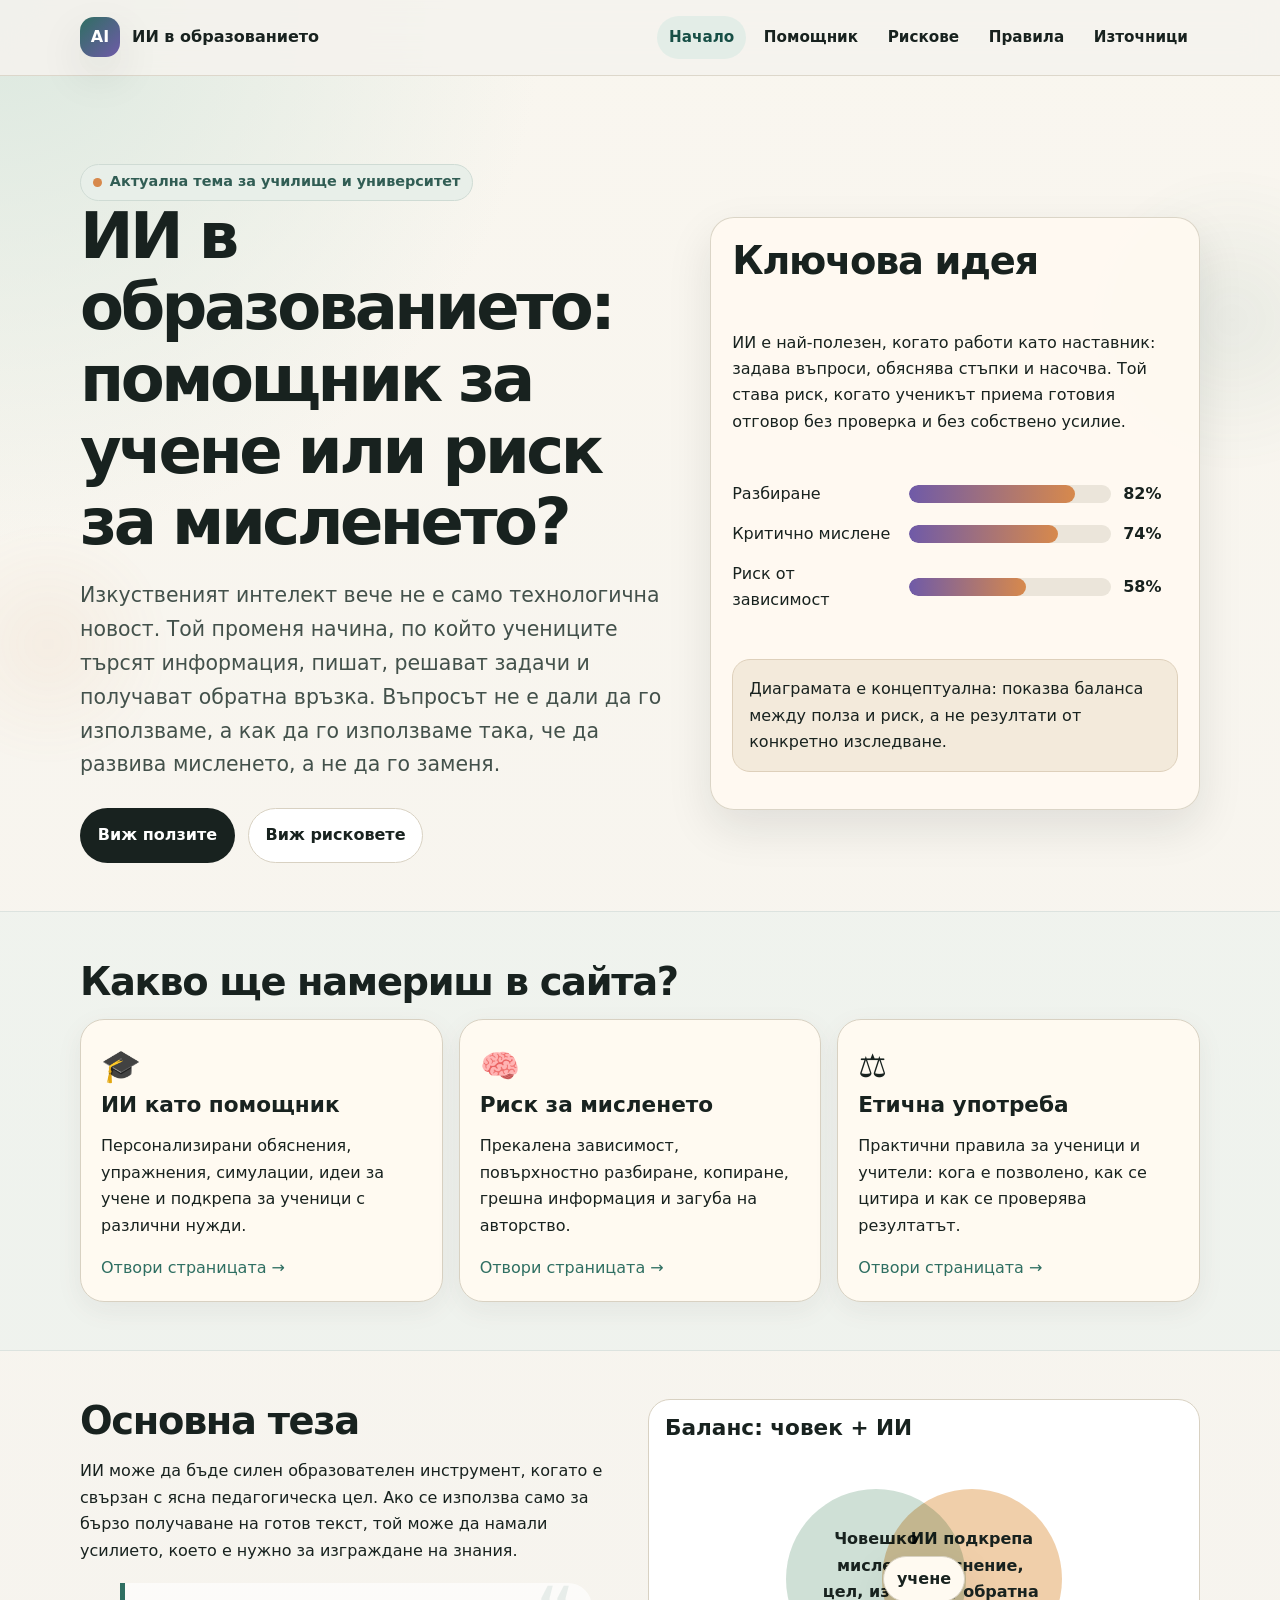
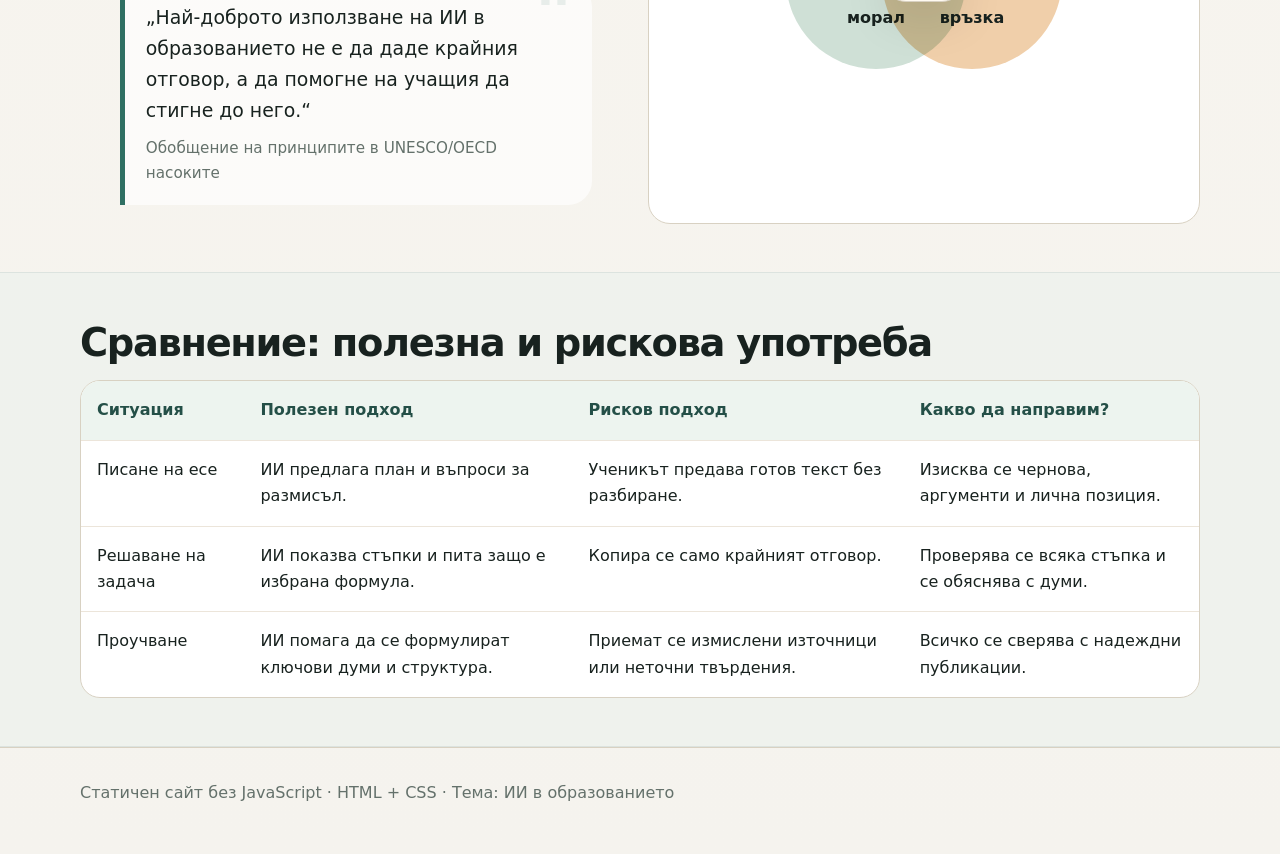
==== index.html @ d7b3d5ab "Прилагане на файлове" ====
<!doctype html>
<html lang="bg">
<head>
  <meta charset="utf-8">
  <meta name="viewport" content="width=device-width, initial-scale=1">
  <title>ИИ в образованието | Помощник за учене или риск за мисленето</title>
  <meta name="description" content="Изкуствения интелект в образованието – ползи, рискове, правила и актуални източници.">
  <link rel="stylesheet" href="Pages/styles.css">
</head>
<body>
<a class="skip" href="#main">Към съдържанието</a>
<header class="site-header">
  <div class="container nav">
    <a class="brand" href="index.html"><span class="brand-mark">AI</span><span>ИИ в образованието</span></a>
    <nav class="menu" aria-label="Основна навигация">
      <a class="active" href="index.html">Начало</a>
      <a href="Pages/pomoshtnik.html">Помощник</a>
      <a href="Pages/riskove.html">Рискове</a>
      <a href="Pages/pravila.html">Правила</a>
      <a href="Pages/iztochnici.html">Източници</a>
    </nav>
  </div>
</header>
<main id="main">
  <section class="hero">
    <div class="container hero-grid">
      <div>
        <span class="eyebrow"><span class="dot"></span>Актуална тема за училище и университет</span>
        <h1>ИИ в образованието: помощник за учене или риск за мисленето?</h1>
        <p class="lead">Изкуственият интелект вече не е само технологична новост. Той променя начина, по който учениците търсят информация, пишат, решават задачи и получават обратна връзка. Въпросът не е дали да го използваме, а как да го използваме така, че да развива мисленето, а не да го заменя.</p>
        <div class="actions">
          <a class="button primary" href="Pages/pomoshtnik.html">Виж ползите</a>
          <a class="button secondary" href="Pages/riskove.html">Виж рисковете</a>
        </div>
      </div>
      <aside class="panel hero-card" aria-label="Кратко обобщение">
        <h2>Ключова идея</h2>
        <p>ИИ е най-полезен, когато работи като наставник: задава въпроси, обяснява стъпки и насочва. Той става риск, когато ученикът приема готовия отговор без проверка и без собствено усилие.</p>
        <div>
          <div class="bar-row"><span>Разбиране</span><div class="bar"><span style="width:82%"></span></div><strong>82%</strong></div>
          <div class="bar-row"><span>Критично мислене</span><div class="bar"><span style="width:74%"></span></div><strong>74%</strong></div>
          <div class="bar-row"><span>Риск от зависимост</span><div class="bar"><span style="width:58%"></span></div><strong>58%</strong></div>
        </div>
        <p class="note">Диаграмата е концептуална: показва баланса между полза и риск, а не резултати от конкретно изследване.</p>
      </aside>
    </div>
  </section>
  <section class="section alt">
    <div class="container">
      <h2>Какво ще намериш в сайта?</h2>
      <div class="grid-3">
        <article class="card"><div class="icon">🎓</div><h3>ИИ като помощник</h3><p>Персонализирани обяснения, упражнения, симулации, идеи за учене и подкрепа за ученици с различни нужди.</p><a href="Pages/pomoshtnik.html">Отвори страницата →</a></article>
        <article class="card"><div class="icon">🧠</div><h3>Риск за мисленето</h3><p>Прекалена зависимост, повърхностно разбиране, копиране, грешна информация и загуба на авторство.</p><a href="Pages/riskove.html">Отвори страницата →</a></article>
        <article class="card"><div class="icon">⚖️</div><h3>Етична употреба</h3><p>Практични правила за ученици и учители: кога е позволено, как се цитира и как се проверява резултатът.</p><a href="Pages/pravila.html">Отвори страницата →</a></article>
      </div>
    </div>
  </section>
  <section class="section">
    <div class="container grid-2">
      <div>
        <h2>Основна теза</h2>
        <p>ИИ може да бъде силен образователен инструмент, когато е свързан с ясна педагогическа цел. Ако се използва само за бързо получаване на готов текст, той може да намали усилието, което е нужно за изграждане на знания.</p>
        <blockquote class="quote">„Най-доброто използване на ИИ в образованието не е да даде крайния отговор, а да помогне на учащия да стигне до него.“<footer>Обобщение на принципите в UNESCO/OECD насоките</footer></blockquote>
      </div>
      <div class="diagram" aria-label="Диаграма баланс между човешко мислене и ИИ">
        <h3>Баланс: човек + ИИ</h3>
        <div class="venn">
          <div class="circle c1">Човешко мислене<br>цел, избор, морал</div>
          <div class="circle c2">ИИ подкрепа<br>обяснение, идеи, обратна връзка</div>
          <div class="center-note">учене</div>
        </div>
      </div>
    </div>
  </section>
  <section class="section alt">
    <div class="container">
      <h2>Сравнение: полезна и рискова употреба</h2>
      <div class="table-wrap">
        <table>
          <thead><tr><th>Ситуация</th><th>Полезен подход</th><th>Рисков подход</th><th>Какво да направим?</th></tr></thead>
          <tbody>
            <tr><td>Писане на есе</td><td>ИИ предлага план и въпроси за размисъл.</td><td>Ученикът предава готов текст без разбиране.</td><td>Изисква се чернова, аргументи и лична позиция.</td></tr>
            <tr><td>Решаване на задача</td><td>ИИ показва стъпки и пита защо е избрана формула.</td><td>Копира се само крайният отговор.</td><td>Проверява се всяка стъпка и се обяснява с думи.</td></tr>
            <tr><td>Проучване</td><td>ИИ помага да се формулират ключови думи и структура.</td><td>Приемат се измислени източници или неточни твърдения.</td><td>Всичко се сверява с надеждни публикации.</td></tr>
          </tbody>
        </table>
      </div>
    </div>
  </section>
</main>
<footer class="footer"><div class="container">Статичен сайт без JavaScript · HTML + CSS · Тема: ИИ в образованието</div></footer>
</body>
</html>
---- Pages/styles.css ----
:root{
  --bg:#f5f3ee;
  --surface:#fffaf1;
  --surface-2:#eaf1ed;
  --ink:#18221f;
  --muted:#64716b;
  --accent:#2f6f62;
  --accent-2:#d7894c;
  --accent-3:#6f5aa8;
  --line:#d8d1c2;
  --danger:#a34a43;
  --ok:#3f805b;
  --shadow:0 18px 45px rgba(24,34,31,.10);
  --radius:24px;
}
*{box-sizing:border-box}
html{scroll-behavior:smooth}
body{margin:0;font-family:Inter, ui-sans-serif, system-ui, -apple-system, BlinkMacSystemFont, "Segoe UI", Arial, sans-serif;background:radial-gradient(circle at top left, #dbe8df 0, transparent 34rem), linear-gradient(180deg,#f9f6ef 0%,var(--bg) 100%);color:var(--ink);line-height:1.65}
a{color:var(--accent);text-decoration:none}a:hover{text-decoration:underline}.container{width:min(1120px,92%);margin-inline:auto}.skip{position:absolute;left:-999px;top:1rem;background:var(--ink);color:white;padding:.7rem 1rem;border-radius:999px}.skip:focus{left:1rem;z-index:20}.site-header{position:sticky;top:0;z-index:10;background:rgba(245,243,238,.86);backdrop-filter:blur(18px);border-bottom:1px solid rgba(216,209,194,.8)}.nav{display:flex;align-items:center;justify-content:space-between;gap:1.5rem;padding:1rem 0}.brand{display:flex;align-items:center;gap:.75rem;color:var(--ink);font-weight:800}.brand-mark{width:2.5rem;height:2.5rem;border-radius:14px;background:linear-gradient(135deg,var(--accent),var(--accent-3));display:grid;place-items:center;color:white;box-shadow:var(--shadow)}.menu{display:flex;flex-wrap:wrap;gap:.35rem;justify-content:flex-end}.menu a{color:var(--ink);font-weight:650;font-size:.95rem;padding:.55rem .75rem;border-radius:999px}.menu a:hover,.menu a.active{background:#e3ede7;text-decoration:none;color:#174f46}.hero{padding:5.5rem 0 3rem}.hero-grid{display:grid;grid-template-columns:1.1fr .9fr;gap:2rem;align-items:center}.eyebrow{display:inline-flex;gap:.5rem;align-items:center;background:#e8efe9;border:1px solid #cfdbd4;color:#315d54;border-radius:999px;padding:.35rem .75rem;font-weight:700;font-size:.9rem}.dot{width:.55rem;height:.55rem;border-radius:50%;background:var(--accent-2)}h1,h2,h3{line-height:1.12;margin:0 0 1rem}h1{font-size:clamp(2.35rem,5vw,4.9rem);letter-spacing:-.055em}h2{font-size:clamp(1.8rem,3vw,3rem);letter-spacing:-.035em}h3{font-size:1.35rem}.lead{font-size:clamp(1.05rem,1.6vw,1.28rem);color:#43514b;max-width:68ch}.actions{display:flex;flex-wrap:wrap;gap:.8rem;margin-top:1.6rem}.button{display:inline-flex;align-items:center;gap:.5rem;border-radius:999px;padding:.85rem 1.05rem;font-weight:800;border:1px solid transparent}.button.primary{background:var(--ink);color:white}.button.secondary{background:white;color:var(--ink);border-color:var(--line)}.button:hover{text-decoration:none;transform:translateY(-1px)}.panel{background:rgba(255,250,241,.9);border:1px solid rgba(216,209,194,.9);border-radius:var(--radius);box-shadow:var(--shadow);padding:1.3rem}.hero-card{display:grid;gap:1rem}.meter{height:12px;background:#e6ded0;border-radius:999px;overflow:hidden}.meter span{display:block;height:100%;border-radius:inherit;background:linear-gradient(90deg,var(--accent),var(--accent-2))}.stat-grid{display:grid;grid-template-columns:repeat(3,1fr);gap:.8rem}.stat{padding:1rem;border-radius:18px;background:#f6efe2;border:1px solid #e2d7c6}.stat strong{font-size:1.7rem;display:block;color:#244f47}.section{padding:3rem 0}.section.alt{background:rgba(234,241,237,.55);border-top:1px solid #dce3df;border-bottom:1px solid #dce3df}.grid-3{display:grid;grid-template-columns:repeat(3,1fr);gap:1rem}.grid-2{display:grid;grid-template-columns:repeat(2,1fr);gap:1rem}.card{background:var(--surface);border:1px solid var(--line);border-radius:var(--radius);padding:1.25rem;box-shadow:0 8px 28px rgba(24,34,31,.06)}.card .icon{font-size:2rem}.tag{display:inline-block;border-radius:999px;padding:.2rem .6rem;background:#efe7d8;color:#6c4b2e;font-weight:700;font-size:.83rem}.quote{border-left:5px solid var(--accent);padding:1.2rem 1.3rem;background:#ffffffa8;border-radius:0 var(--radius) var(--radius) 0;font-size:1.18rem}.quote footer{font-size:.95rem;color:var(--muted);margin-top:.6rem}.table-wrap{overflow:auto;border:1px solid var(--line);border-radius:20px;background:white}table{width:100%;border-collapse:collapse;min-width:680px}th,td{padding:1rem;text-align:left;border-bottom:1px solid #ece5da;vertical-align:top}th{background:#edf4ef;color:#244f47}tr:last-child td{border-bottom:0}.diagram{padding:1rem;border-radius:22px;background:#fff;border:1px solid var(--line)}.bar-row{display:grid;grid-template-columns:165px 1fr 55px;gap:.75rem;align-items:center;margin:.85rem 0}.bar{height:18px;background:#ebe5da;border-radius:999px;overflow:hidden}.bar span{display:block;height:100%;background:linear-gradient(90deg,var(--accent-3),var(--accent-2));border-radius:999px}.flow{display:grid;grid-template-columns:repeat(4,1fr);gap:.75rem;align-items:stretch}.step{padding:1rem;background:#f8f2e7;border:1px solid #e0d6c5;border-radius:18px;position:relative}.step strong{display:block;color:#244f47}.venn{display:flex;justify-content:center;align-items:center;min-height:245px;position:relative}.circle{width:180px;height:180px;border-radius:50%;display:grid;place-items:center;text-align:center;font-weight:800;padding:1rem;mix-blend-mode:multiply}.c1{background:#cfe0d6;margin-right:-42px}.c2{background:#f0cfaa;margin-left:-42px}.center-note{position:absolute;background:#fffaf1;border:1px solid var(--line);border-radius:999px;padding:.55rem .8rem;box-shadow:var(--shadow);font-weight:900}.figure-grid{display:grid;grid-template-columns:repeat(4,1fr);gap:.75rem}.mini-figure{min-height:120px;border-radius:18px;background:linear-gradient(145deg,#fffaf1,#e8efe9);border:1px solid var(--line);display:grid;place-items:center;text-align:center;font-weight:800;color:#315d54;padding:.75rem}.source-list li{margin:.75rem 0}.footer{padding:2rem 0 3rem;color:var(--muted);border-top:1px solid var(--line)}.breadcrumb{font-size:.95rem;color:var(--muted);margin-bottom:1rem}.page-title{padding:3rem 0 1rem}.note{background:#f3eadb;border:1px solid #ded0bb;border-radius:18px;padding:1rem}.risk{border-left:5px solid var(--danger)}.ok{border-left:5px solid var(--ok)}@media (max-width:850px){.hero-grid,.grid-3,.grid-2,.flow{grid-template-columns:1fr}.menu{justify-content:flex-start}.nav{align-items:flex-start;flex-direction:column}.stat-grid,.figure-grid{grid-template-columns:1fr 1fr}.bar-row{grid-template-columns:110px 1fr 42px}.circle{width:145px;height:145px}}@media (max-width:520px){.stat-grid,.figure-grid{grid-template-columns:1fr}.hero{padding-top:3rem}.menu a{font-size:.88rem;padding:.45rem .55rem}}

/* =====================================================
   CSS animations only — no JavaScript
   The motion is subtle so it supports the educational tone
   without distracting from the information.
   ===================================================== */
body{position:relative;overflow-x:hidden;background-size:140% 140%,100% 100%;animation:ambientGradient 18s ease-in-out infinite alternate}
body::before,body::after{content:"";position:fixed;z-index:-1;pointer-events:none;border-radius:999px;filter:blur(8px);opacity:.34}
body::before{width:20rem;height:20rem;right:-7rem;top:10rem;background:radial-gradient(circle,rgba(47,111,98,.22),transparent 68%);animation:floatOrb 16s ease-in-out infinite}
body::after{width:16rem;height:16rem;left:-5rem;bottom:8rem;background:radial-gradient(circle,rgba(215,137,76,.20),transparent 68%);animation:floatOrb 19s ease-in-out infinite reverse}
.site-header{animation:dropHeader .7s ease both}.brand-mark{position:relative;overflow:hidden;animation:brandPulse 4.5s ease-in-out infinite}.brand-mark::after{content:"";position:absolute;inset:-55%;background:linear-gradient(120deg,transparent 35%,rgba(255,255,255,.55),transparent 65%);transform:translateX(-80%) rotate(18deg);animation:shine 5.8s ease-in-out infinite}.menu a,.button,.card,.panel,.diagram,.quote,.mini-figure,.step,.table-wrap{transition:transform .28s ease,box-shadow .28s ease,border-color .28s ease,background-color .28s ease,color .28s ease}.menu a:hover{transform:translateY(-2px)}.hero h1,.hero .lead,.actions,.hero-card,.page-title h1,.page-title .lead,.breadcrumb{animation:fadeUp .75s ease both}.hero .lead,.page-title .lead{animation-delay:.08s}.actions{animation-delay:.16s}.hero-card{animation-delay:.24s}.eyebrow{animation:fadeUp .65s ease both,softPulse 3.6s ease-in-out infinite .7s}.dot{box-shadow:0 0 0 0 rgba(215,137,76,.45);animation:pingDot 2.2s ease-out infinite}.section{animation:sectionReveal .8s ease both;animation-timeline:view();animation-range:entry 8% cover 28%}.card:hover,.panel:hover,.diagram:hover,.mini-figure:hover,.step:hover{transform:translateY(-6px);box-shadow:0 18px 45px rgba(24,34,31,.12);border-color:rgba(47,111,98,.28)}.button:hover{transform:translateY(-3px);box-shadow:0 12px 26px rgba(24,34,31,.14)}.button.primary{position:relative;overflow:hidden}.button.primary::after{content:"";position:absolute;inset:0;background:linear-gradient(120deg,transparent,rgba(255,255,255,.18),transparent);transform:translateX(-110%);transition:transform .55s ease}.button.primary:hover::after{transform:translateX(110%)}.card .icon{display:inline-block;animation:iconFloat 4.2s ease-in-out infinite}.tag{animation:tagGlow 4.6s ease-in-out infinite}.bar span{position:relative;transform-origin:left;animation:growBar 1.2s cubic-bezier(.2,.8,.2,1) both}.bar span::after{content:"";position:absolute;inset:0;background:linear-gradient(90deg,transparent,rgba(255,255,255,.35),transparent);transform:translateX(-100%);animation:barSweep 2.8s ease-in-out infinite 1.1s}.bar-row:nth-child(2) .bar span{animation-delay:.12s}.bar-row:nth-child(3) .bar span{animation-delay:.24s}.bar-row:nth-child(4) .bar span{animation-delay:.36s}.flow .step{animation:fadeUp .65s ease both}.flow .step:nth-child(1){animation-delay:.05s}.flow .step:nth-child(2){animation-delay:.14s}.flow .step:nth-child(3){animation-delay:.23s}.flow .step:nth-child(4){animation-delay:.32s}.step::after{content:"";position:absolute;right:-.55rem;top:50%;width:.65rem;height:.65rem;border-top:2px solid var(--accent);border-right:2px solid var(--accent);transform:translateY(-50%) rotate(45deg);opacity:.45;animation:arrowNudge 1.8s ease-in-out infinite}.flow .step:last-child::after{display:none}.venn .circle{animation:breathCircle 4.8s ease-in-out infinite}.venn .c2{animation-delay:.5s}.center-note{animation:centerPop 3.4s ease-in-out infinite}.mini-figure{position:relative;overflow:hidden}.mini-figure::before{content:"";position:absolute;inset:auto auto 0 0;width:100%;height:4px;background:linear-gradient(90deg,var(--accent),var(--accent-2));transform:scaleX(0);transform-origin:left;transition:transform .35s ease}.mini-figure:hover::before{transform:scaleX(1)}tbody tr{transition:background-color .25s ease,transform .25s ease}tbody tr:hover{background:#f9f3e8}.quote{position:relative}.quote::before{content:"“";position:absolute;right:1rem;top:-.35rem;font-size:5rem;line-height:1;color:rgba(47,111,98,.10);animation:quoteFloat 5s ease-in-out infinite}.risk:hover{border-left-color:#c45a52}.ok:hover{border-left-color:#4c986c}

@keyframes ambientGradient{0%{background-position:0% 0%,center}100%{background-position:100% 28%,center}}
@keyframes floatOrb{0%,100%{transform:translate3d(0,0,0) scale(1)}50%{transform:translate3d(1.4rem,-1.8rem,0) scale(1.06)}}
@keyframes dropHeader{from{opacity:0;transform:translateY(-18px)}to{opacity:1;transform:translateY(0)}}
@keyframes fadeUp{from{opacity:0;transform:translateY(18px)}to{opacity:1;transform:translateY(0)}}
@keyframes sectionReveal{from{opacity:.15;transform:translateY(34px)}to{opacity:1;transform:translateY(0)}}
@keyframes softPulse{0%,100%{box-shadow:0 0 0 rgba(47,111,98,0)}50%{box-shadow:0 10px 28px rgba(47,111,98,.12)}}
@keyframes pingDot{0%{box-shadow:0 0 0 0 rgba(215,137,76,.45)}70%{box-shadow:0 0 0 10px rgba(215,137,76,0)}100%{box-shadow:0 0 0 0 rgba(215,137,76,0)}}
@keyframes brandPulse{0%,100%{transform:scale(1);box-shadow:var(--shadow)}50%{transform:scale(1.04);box-shadow:0 18px 36px rgba(47,111,98,.22)}}
@keyframes shine{0%,68%{transform:translateX(-80%) rotate(18deg)}82%,100%{transform:translateX(90%) rotate(18deg)}}
@keyframes iconFloat{0%,100%{transform:translateY(0) rotate(0)}50%{transform:translateY(-6px) rotate(-2deg)}}
@keyframes tagGlow{0%,100%{box-shadow:0 0 0 rgba(215,137,76,0)}50%{box-shadow:0 0 0 5px rgba(215,137,76,.09)}}
@keyframes growBar{from{transform:scaleX(0)}to{transform:scaleX(1)}}
@keyframes barSweep{0%,40%{transform:translateX(-100%)}75%,100%{transform:translateX(100%)}}
@keyframes arrowNudge{0%,100%{transform:translateY(-50%) translateX(0) rotate(45deg)}50%{transform:translateY(-50%) translateX(4px) rotate(45deg)}}
@keyframes breathCircle{0%,100%{transform:scale(1)}50%{transform:scale(1.035)}}
@keyframes centerPop{0%,100%{transform:scale(1)}50%{transform:scale(1.06)}}
@keyframes quoteFloat{0%,100%{transform:translateY(0);opacity:1}50%{transform:translateY(8px);opacity:.75}}

@media (prefers-reduced-motion:reduce){*,*::before,*::after{animation-duration:.001ms!important;animation-iteration-count:1!important;scroll-behavior:auto!important;transition:none!important}.section{animation:none}}
@media (max-width:850px){.step::after{display:none}.section{animation:none}.card:hover,.panel:hover,.diagram:hover,.mini-figure:hover,.step:hover{transform:none}}
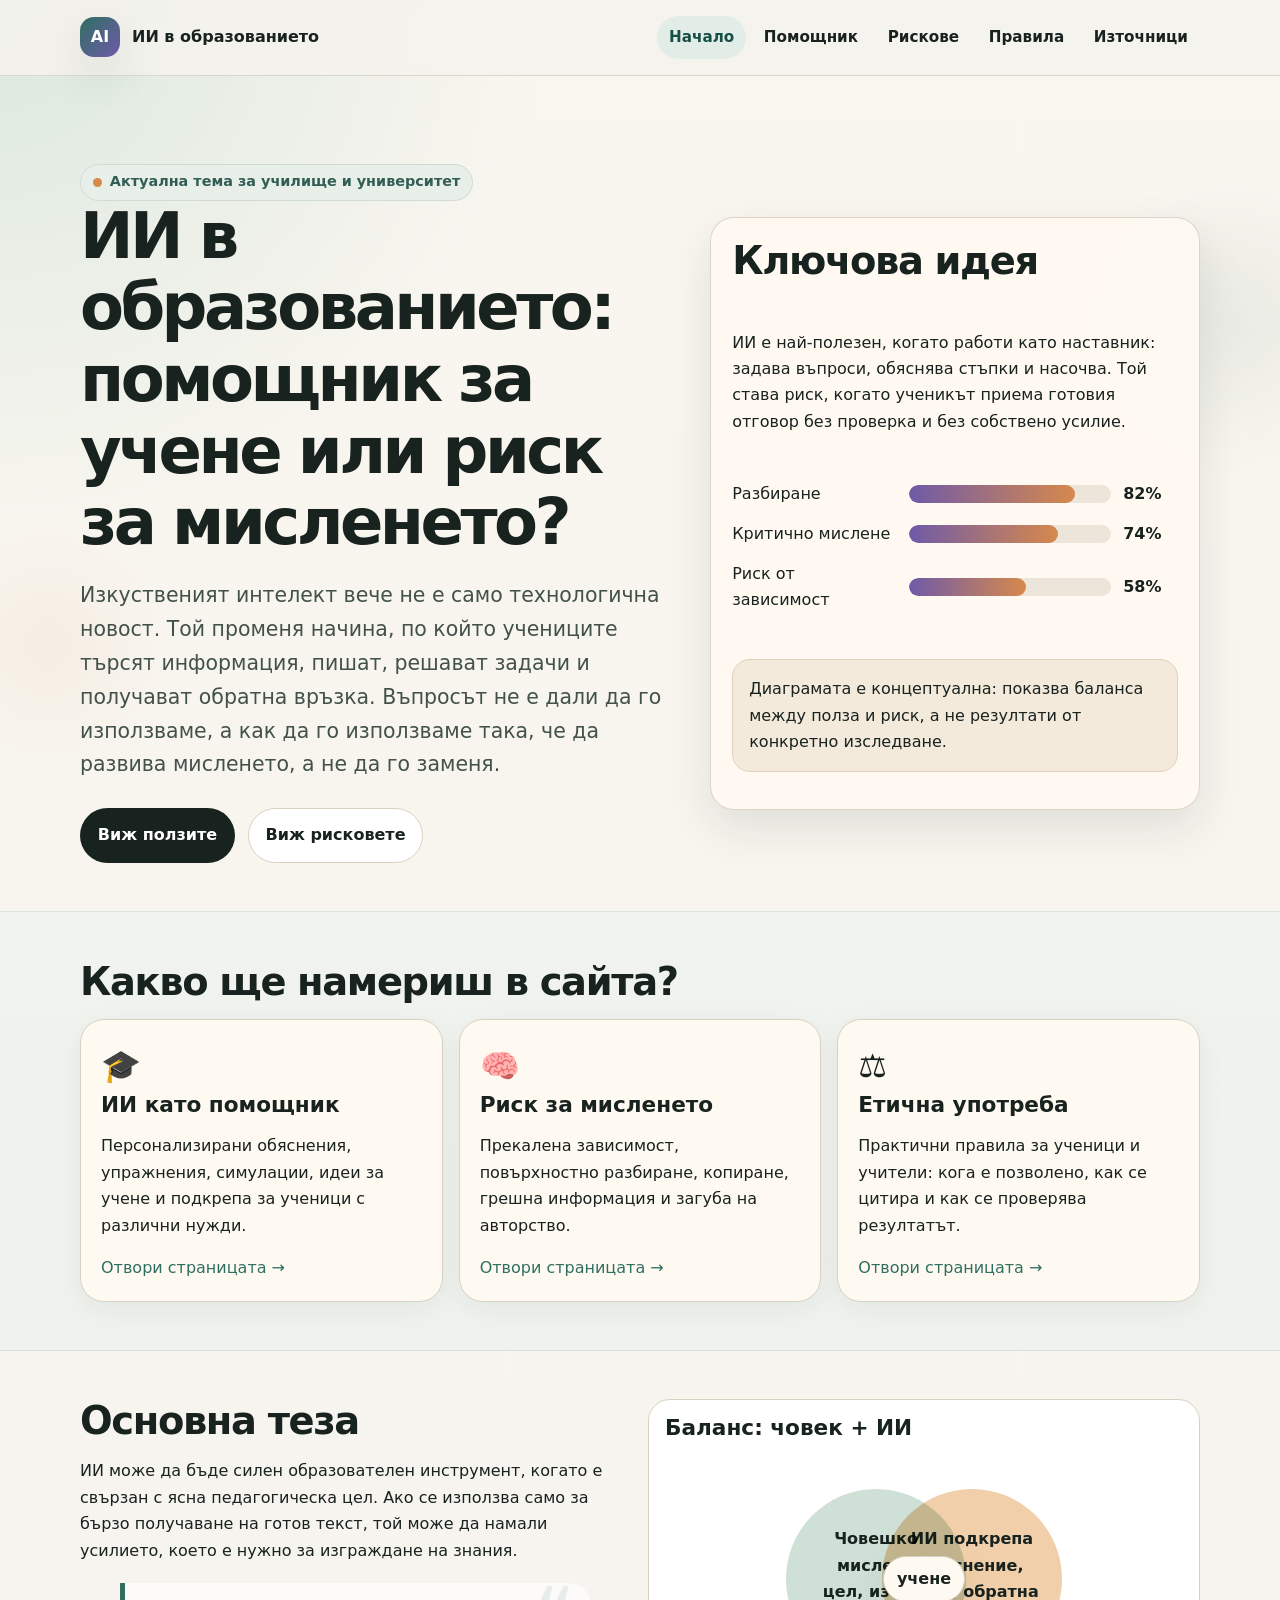
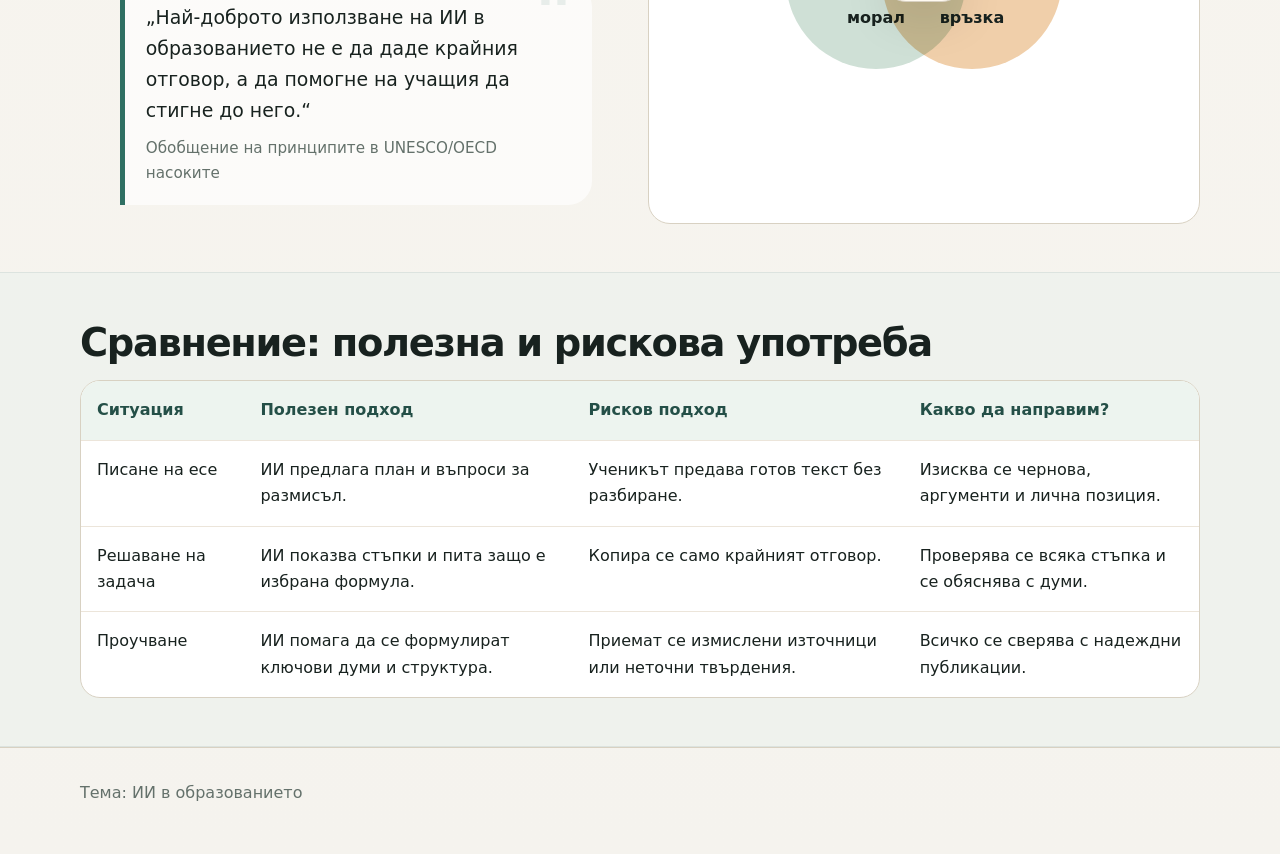
==== commit dd75134d: "Ъпдейт" ====
--- a/index.html
+++ b/index.html
@@ -88,6 +88,6 @@
     </div>
   </section>
 </main>
-<footer class="footer"><div class="container">Статичен сайт без JavaScript · HTML + CSS · Тема: ИИ в образованието</div></footer>
+<footer class="footer"><div class="container">Тема: ИИ в образованието</div></footer>
 </body>
 </html>
